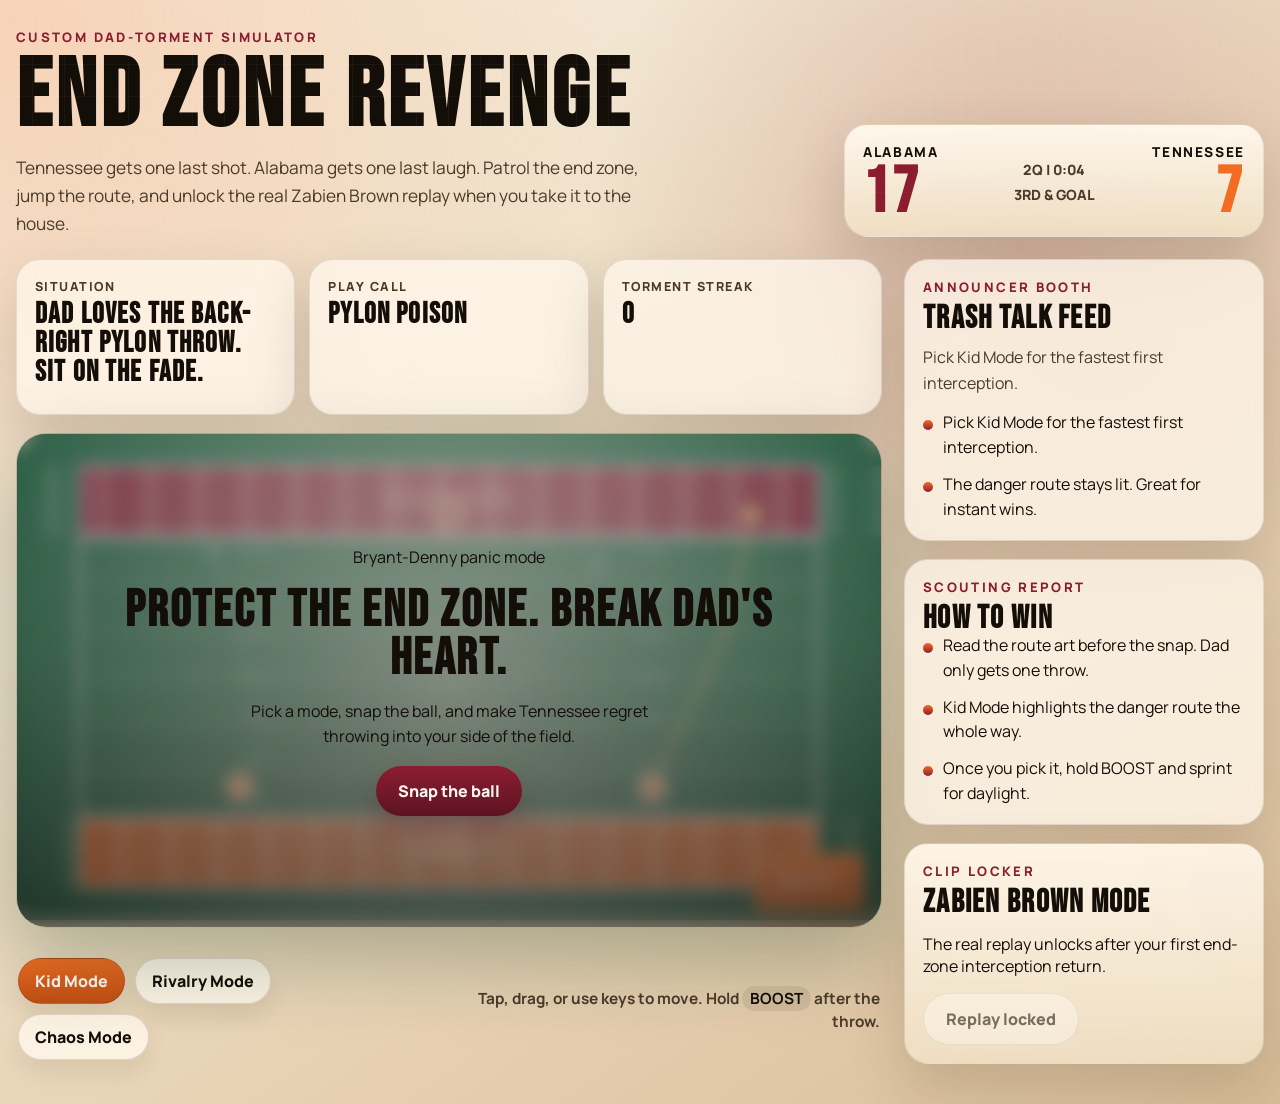
==== index.html @ 8f49654e "Initial End Zone Revenge game" ====
<!DOCTYPE html>
<html lang="en">
<head>
  <meta charset="UTF-8">
  <meta name="viewport" content="width=device-width, initial-scale=1.0, viewport-fit=cover">
  <title>End Zone Revenge</title>
  <meta name="theme-color" content="#8c1d31">
  <meta name="apple-mobile-web-app-capable" content="yes">
  <meta name="apple-mobile-web-app-status-bar-style" content="black-translucent">
  <meta name="apple-mobile-web-app-title" content="End Zone Revenge">
  <meta name="mobile-web-app-capable" content="yes">
  <link rel="manifest" href="./manifest.webmanifest">
  <link rel="icon" href="./icon.svg" type="image/svg+xml">
  <link rel="apple-touch-icon" href="./icons/apple-touch-icon.png">
  <link rel="preconnect" href="https://fonts.googleapis.com">
  <link rel="preconnect" href="https://fonts.gstatic.com" crossorigin>
  <link href="https://fonts.googleapis.com/css2?family=Bebas+Neue&family=Manrope:wght@400;600;700;800&display=swap" rel="stylesheet">
  <link rel="stylesheet" href="./styles.css">
</head>
<body>
  <div class="app-shell">
    <header class="hero">
      <div class="hero-copy">
        <p class="eyebrow">Custom dad-torment simulator</p>
        <h1>End Zone Revenge</h1>
        <p class="lede">
          Tennessee gets one last shot. Alabama gets one last laugh. Patrol the end zone,
          jump the route, and unlock the real Zabien Brown replay when you take it to the house.
        </p>
      </div>

      <section class="scoreboard" aria-label="Scoreboard">
        <div class="score-team score-team--home">
          <span class="team-label">Alabama</span>
          <strong id="alabamaScore">17</strong>
        </div>
        <div class="score-meta">
          <span id="quarterClock">2Q | 0:04</span>
          <span id="downText">3rd &amp; Goal</span>
        </div>
        <div class="score-team score-team--away">
          <span class="team-label">Tennessee</span>
          <strong id="tennesseeScore">7</strong>
        </div>
      </section>
    </header>

    <main class="layout">
      <section class="play-panel">
        <div class="hud">
          <div class="status-block">
            <span class="status-label">Situation</span>
            <strong id="driveText">Final play before halftime</strong>
          </div>
          <div class="status-block">
            <span class="status-label">Play Call</span>
            <strong id="playCall">Choose a mode, then snap it</strong>
          </div>
          <div class="status-block">
            <span class="status-label">Torment Streak</span>
            <strong id="streakValue">0</strong>
          </div>
        </div>

        <div class="field-wrap">
          <canvas
            id="gameCanvas"
            width="960"
            height="540"
            aria-label="A football game where you defend Alabama's end zone and try to intercept Tennessee's pass"
          ></canvas>

          <div class="overlay" id="messageOverlay">
            <p class="overlay-eyebrow" id="messageEyebrow">Bryant-Denny panic mode</p>
            <h2 id="messageTitle">Protect the paint. Break Dad's heart.</h2>
            <p id="messageBody">
              Use your mouse, finger, or arrow keys to move Alabama's defender. Hold BOOST
              after the throw for a burst and sit on the route.
            </p>
            <div class="overlay-actions">
              <button id="startButton" class="primary-button" type="button">Snap the ball</button>
              <button id="replayButton" class="secondary-button" type="button" hidden>Watch the replay</button>
            </div>
          </div>

          <button id="boostButton" class="boost-button" type="button" aria-label="Hold for speed burst">
            BOOST
          </button>
        </div>

        <div class="control-strip">
          <div class="mode-picker" aria-label="Difficulty modes">
            <button class="pill active" type="button" data-difficulty="kid">Kid Mode</button>
            <button class="pill" type="button" data-difficulty="rivalry">Rivalry Mode</button>
            <button class="pill" type="button" data-difficulty="chaos">Chaos Mode</button>
          </div>
          <p class="control-copy">
            Tap, drag, or use keys to move. Hold <span>BOOST</span> after the throw.
          </p>
        </div>
      </section>

      <aside class="side-panel">
        <section class="card">
          <div class="card-head">
            <p class="eyebrow">Announcer Booth</p>
            <h2>Trash Talk Feed</h2>
          </div>
          <p class="commentary-text" id="commentaryText">
            Tennessee has one snap left. Your entire job is to ruin it.
          </p>
          <ul class="feed-list" id="feedList"></ul>
        </section>

        <section class="card">
          <div class="card-head">
            <p class="eyebrow">Scouting Report</p>
            <h2>How To Win</h2>
          </div>
          <ul class="tips-list">
            <li>Read the route art before the snap. Dad only gets one throw.</li>
            <li>Kid Mode highlights the danger route the whole way.</li>
            <li>Once you pick it, hold BOOST and sprint for daylight.</li>
          </ul>
        </section>

        <section class="card locker-card">
          <div class="card-head">
            <p class="eyebrow">Clip Locker</p>
            <h2>Zabien Brown Mode</h2>
          </div>
          <p id="lockerText">
            The real replay unlocks after your first end-zone interception return.
          </p>
          <button id="lockerButton" class="secondary-button" type="button" disabled>Replay locked</button>
        </section>
      </aside>
    </main>
  </div>

  <div class="modal" id="videoModal" hidden>
    <div class="modal-backdrop" data-close-modal></div>
    <div class="modal-card" role="dialog" aria-modal="true" aria-labelledby="modalTitle">
      <button id="closeModalButton" class="close-button" type="button" aria-label="Close replay">Close</button>
      <p class="eyebrow">Unlocked clip</p>
      <h2 id="modalTitle">Watch it again</h2>
      <div class="video-frame">
        <iframe
          id="replayFrame"
          title="Zabien Brown pick-six replay"
          src=""
          allow="accelerometer; autoplay; clipboard-write; encrypted-media; gyroscope; picture-in-picture; web-share"
          allowfullscreen
        ></iframe>
      </div>
      <p class="modal-note">
        Embedded from YouTube for family-use replay mode.
      </p>
    </div>
  </div>

  <script src="./script.js" defer></script>
</body>
</html>
---- styles.css ----
:root {
  --paper: #f4ebda;
  --paper-deep: #e1cfac;
  --ink: #140e08;
  --ink-soft: #4b3a29;
  --crimson: #8c1d31;
  --crimson-deep: #5d1322;
  --orange: #f36c21;
  --orange-deep: #bf4e13;
  --field: #12653f;
  --field-shadow: #08311f;
  --gold: #f4c969;
  --line: rgba(255, 255, 255, 0.66);
  --card: rgba(255, 248, 236, 0.76);
  --card-border: rgba(20, 14, 8, 0.1);
  --shadow: 0 24px 60px rgba(38, 19, 7, 0.16);
}

* {
  box-sizing: border-box;
}

html,
body {
  margin: 0;
  min-height: 100%;
}

body {
  font-family: "Manrope", "Avenir Next", "Segoe UI", sans-serif;
  color: var(--ink);
  background:
    radial-gradient(circle at top left, rgba(243, 108, 33, 0.22), transparent 36%),
    radial-gradient(circle at 80% 20%, rgba(140, 29, 49, 0.18), transparent 32%),
    linear-gradient(145deg, #f8f0e2 0%, #ead7ba 54%, #d9bd98 100%);
}

body::before {
  content: "";
  position: fixed;
  inset: 0;
  pointer-events: none;
  background-image:
    linear-gradient(rgba(255, 255, 255, 0.12) 1px, transparent 1px),
    linear-gradient(90deg, rgba(255, 255, 255, 0.12) 1px, transparent 1px);
  background-size: 32px 32px;
  mask-image: linear-gradient(to bottom, rgba(0, 0, 0, 0.34), transparent 80%);
}

.app-shell {
  width: min(1360px, calc(100vw - 32px));
  margin: 0 auto;
  padding:
    calc(28px + env(safe-area-inset-top))
    0
    calc(40px + env(safe-area-inset-bottom));
}

.hero {
  display: flex;
  gap: 24px;
  align-items: end;
  justify-content: space-between;
  margin-bottom: 22px;
}

.hero-copy {
  max-width: 720px;
}

.eyebrow {
  margin: 0 0 8px;
  font-size: 0.82rem;
  font-weight: 800;
  letter-spacing: 0.18em;
  text-transform: uppercase;
  color: var(--crimson);
}

h1,
h2,
.scoreboard strong,
.overlay h2,
.status-block strong {
  font-family: "Bebas Neue", "Impact", sans-serif;
  letter-spacing: 0.04em;
}

h1 {
  margin: 0;
  font-size: clamp(3.5rem, 9vw, 6rem);
  line-height: 0.92;
}

.lede {
  max-width: 58ch;
  margin: 12px 0 0;
  font-size: 1.08rem;
  line-height: 1.6;
  color: var(--ink-soft);
}

.scoreboard {
  display: grid;
  grid-template-columns: minmax(0, 1fr) auto minmax(0, 1fr);
  gap: 18px;
  min-width: min(100%, 420px);
  padding: 18px 18px 16px;
  border: 1px solid rgba(20, 14, 8, 0.08);
  border-radius: 24px;
  background: linear-gradient(180deg, rgba(255, 249, 239, 0.94), rgba(241, 225, 196, 0.88));
  box-shadow: var(--shadow);
}

.score-team {
  display: grid;
  gap: 4px;
}

.score-team--away {
  justify-items: end;
}

.team-label {
  font-size: 0.85rem;
  font-weight: 800;
  letter-spacing: 0.12em;
  text-transform: uppercase;
}

.score-team strong {
  font-size: 4rem;
  line-height: 0.86;
}

.score-team--home strong {
  color: var(--crimson);
}

.score-team--away strong {
  color: var(--orange);
}

.score-meta {
  display: grid;
  align-content: center;
  justify-items: center;
  gap: 6px;
  padding-inline: 8px;
  text-transform: uppercase;
  font-size: 0.88rem;
  font-weight: 800;
  color: var(--ink-soft);
}

.layout {
  display: grid;
  grid-template-columns: minmax(0, 1.6fr) minmax(300px, 360px);
  gap: 22px;
}

.play-panel,
.side-panel {
  display: grid;
  gap: 18px;
}

.hud {
  display: grid;
  grid-template-columns: repeat(3, minmax(0, 1fr));
  gap: 14px;
}

.status-block,
.card {
  padding: 18px;
  border-radius: 24px;
  border: 1px solid var(--card-border);
  background: var(--card);
  backdrop-filter: blur(18px);
  box-shadow: var(--shadow);
}

.status-label {
  display: block;
  margin-bottom: 6px;
  font-size: 0.78rem;
  font-weight: 800;
  letter-spacing: 0.12em;
  text-transform: uppercase;
  color: var(--ink-soft);
}

.status-block strong {
  font-size: 1.8rem;
  line-height: 1;
}

.field-wrap {
  position: relative;
  overflow: hidden;
  border-radius: 30px;
  border: 1px solid rgba(20, 14, 8, 0.2);
  box-shadow: 0 30px 80px rgba(8, 49, 31, 0.28);
}

#gameCanvas {
  display: block;
  width: 100%;
  height: auto;
  cursor: crosshair;
  touch-action: none;
  user-select: none;
  background:
    linear-gradient(180deg, #0d5a38 0%, #12653f 46%, #0b4b2f 100%);
}

.overlay {
  position: absolute;
  inset: 0;
  z-index: 2;
  display: grid;
  place-items: center;
  align-content: center;
  gap: 16px;
  padding: clamp(28px, 5vw, 44px);
  text-align: center;
  background:
    linear-gradient(180deg, rgba(12, 9, 7, 0.18), rgba(12, 9, 7, 0.52)),
    radial-gradient(circle at center, rgba(255, 248, 236, 0.72), rgba(255, 248, 236, 0.16));
  backdrop-filter: blur(8px);
  transition: opacity 200ms ease, visibility 200ms ease;
}

.overlay.is-hidden {
  opacity: 0;
  visibility: hidden;
  pointer-events: none;
}

.boost-button {
  position: absolute;
  right: 18px;
  bottom: 18px;
  z-index: 1;
  min-width: 108px;
  padding: 15px 20px;
  color: #fff8f1;
  background: linear-gradient(180deg, var(--orange), var(--orange-deep));
  box-shadow: 0 18px 34px rgba(191, 78, 19, 0.32);
  border: 2px solid rgba(255, 248, 241, 0.24);
  letter-spacing: 0.08em;
  touch-action: manipulation;
}

.boost-button.active {
  transform: scale(0.96);
  background: linear-gradient(180deg, #ffd889, #ef972c);
  color: var(--ink);
}

.overlay h2 {
  margin: 0;
  font-size: clamp(2.4rem, 4vw, 4.4rem);
  line-height: 0.94;
}

.overlay p {
  max-width: 42ch;
  margin: 0;
  font-size: 1rem;
  line-height: 1.6;
}

.overlay-actions {
  display: flex;
  flex-wrap: wrap;
  gap: 12px;
  justify-content: center;
}

button {
  border: 0;
  cursor: pointer;
  font: inherit;
}

.primary-button,
.secondary-button,
.pill,
.close-button {
  border-radius: 999px;
  font-weight: 800;
  transition: transform 160ms ease, box-shadow 160ms ease, background 160ms ease, opacity 160ms ease;
}

.primary-button,
.secondary-button {
  padding: 14px 22px;
}

.primary-button {
  color: #fff8f1;
  background: linear-gradient(180deg, var(--crimson), var(--crimson-deep));
  box-shadow: 0 16px 28px rgba(93, 19, 34, 0.26);
}

.secondary-button {
  color: var(--ink);
  background: rgba(255, 249, 238, 0.82);
  border: 1px solid rgba(20, 14, 8, 0.12);
}

.secondary-button[disabled] {
  cursor: not-allowed;
  opacity: 0.55;
}

.primary-button:hover,
.secondary-button:hover:not([disabled]),
.pill:hover,
.close-button:hover {
  transform: translateY(-1px);
}

.control-strip {
  display: flex;
  gap: 16px;
  align-items: center;
  justify-content: space-between;
  padding: 8px 2px 0;
}

.mode-picker {
  display: flex;
  flex-wrap: wrap;
  gap: 10px;
}

.pill {
  padding: 11px 16px;
  color: var(--ink);
  background: rgba(255, 248, 236, 0.82);
  border: 1px solid rgba(20, 14, 8, 0.12);
  box-shadow: 0 12px 24px rgba(20, 14, 8, 0.08);
}

.pill.active {
  color: #fff8f1;
  background: linear-gradient(180deg, var(--orange), var(--orange-deep));
}

.control-copy {
  margin: 0;
  text-align: right;
  font-size: 0.96rem;
  font-weight: 700;
  color: var(--ink-soft);
}

.control-copy span {
  display: inline-flex;
  min-width: 60px;
  justify-content: center;
  padding: 2px 8px;
  border-radius: 999px;
  background: rgba(20, 14, 8, 0.08);
  color: var(--ink);
}

.card-head h2 {
  margin: 0;
  font-size: 2rem;
  line-height: 0.92;
}

.commentary-text {
  margin: 10px 0 14px;
  font-size: 1rem;
  line-height: 1.65;
  color: var(--ink-soft);
}

.feed-list,
.tips-list {
  display: grid;
  gap: 12px;
  margin: 0;
  padding: 0;
  list-style: none;
}

.feed-list li,
.tips-list li {
  position: relative;
  padding-left: 20px;
  line-height: 1.55;
}

.feed-list li::before,
.tips-list li::before {
  content: "";
  position: absolute;
  left: 0;
  top: 0.62em;
  width: 10px;
  height: 10px;
  border-radius: 999px;
  background: linear-gradient(180deg, var(--orange), var(--crimson));
}

.locker-card {
  background:
    linear-gradient(180deg, rgba(255, 247, 233, 0.94), rgba(243, 229, 203, 0.76)),
    radial-gradient(circle at top right, rgba(140, 29, 49, 0.14), transparent 36%);
}

.modal[hidden] {
  display: none;
}

.modal {
  position: fixed;
  inset: 0;
  display: grid;
  place-items: center;
  z-index: 20;
}

.modal-backdrop {
  position: absolute;
  inset: 0;
  background: rgba(7, 5, 4, 0.7);
  backdrop-filter: blur(6px);
}

.modal-card {
  position: relative;
  width: min(960px, calc(100vw - 32px));
  padding: 24px;
  border-radius: 28px;
  border: 1px solid rgba(255, 255, 255, 0.15);
  background: linear-gradient(180deg, rgba(24, 13, 10, 0.96), rgba(46, 23, 15, 0.94));
  color: #fff8ef;
  box-shadow: 0 40px 80px rgba(0, 0, 0, 0.42);
}

.modal-card h2 {
  margin: 0 0 16px;
  font-size: clamp(2.4rem, 4vw, 4rem);
  line-height: 0.92;
}

.video-frame {
  overflow: hidden;
  border-radius: 22px;
  border: 1px solid rgba(255, 255, 255, 0.12);
  aspect-ratio: 16 / 9;
  background: rgba(255, 255, 255, 0.06);
}

.video-frame iframe {
  width: 100%;
  height: 100%;
  border: 0;
}

.modal-note {
  margin: 12px 0 0;
  color: rgba(255, 248, 239, 0.78);
}

.close-button {
  position: absolute;
  top: 18px;
  right: 18px;
  padding: 10px 14px;
  background: rgba(255, 255, 255, 0.08);
  color: #fff8ef;
  border: 1px solid rgba(255, 255, 255, 0.14);
}

@media (max-width: 1080px) {
  .hero,
  .control-strip {
    align-items: start;
    flex-direction: column;
  }

  .layout {
    grid-template-columns: 1fr;
  }

  .control-copy {
    text-align: left;
  }
}

@media (max-width: 760px) {
  .app-shell {
    width: min(100vw - 18px, 100%);
    padding-top: 18px;
  }

  .scoreboard,
  .hud {
    grid-template-columns: 1fr;
  }

  .score-team--away {
    justify-items: start;
  }

  .status-block strong {
    font-size: 1.5rem;
  }

  .overlay h2 {
    font-size: 2.6rem;
  }

  .boost-button {
    right: 12px;
    bottom: 12px;
    min-width: 94px;
    padding: 13px 16px;
  }
}
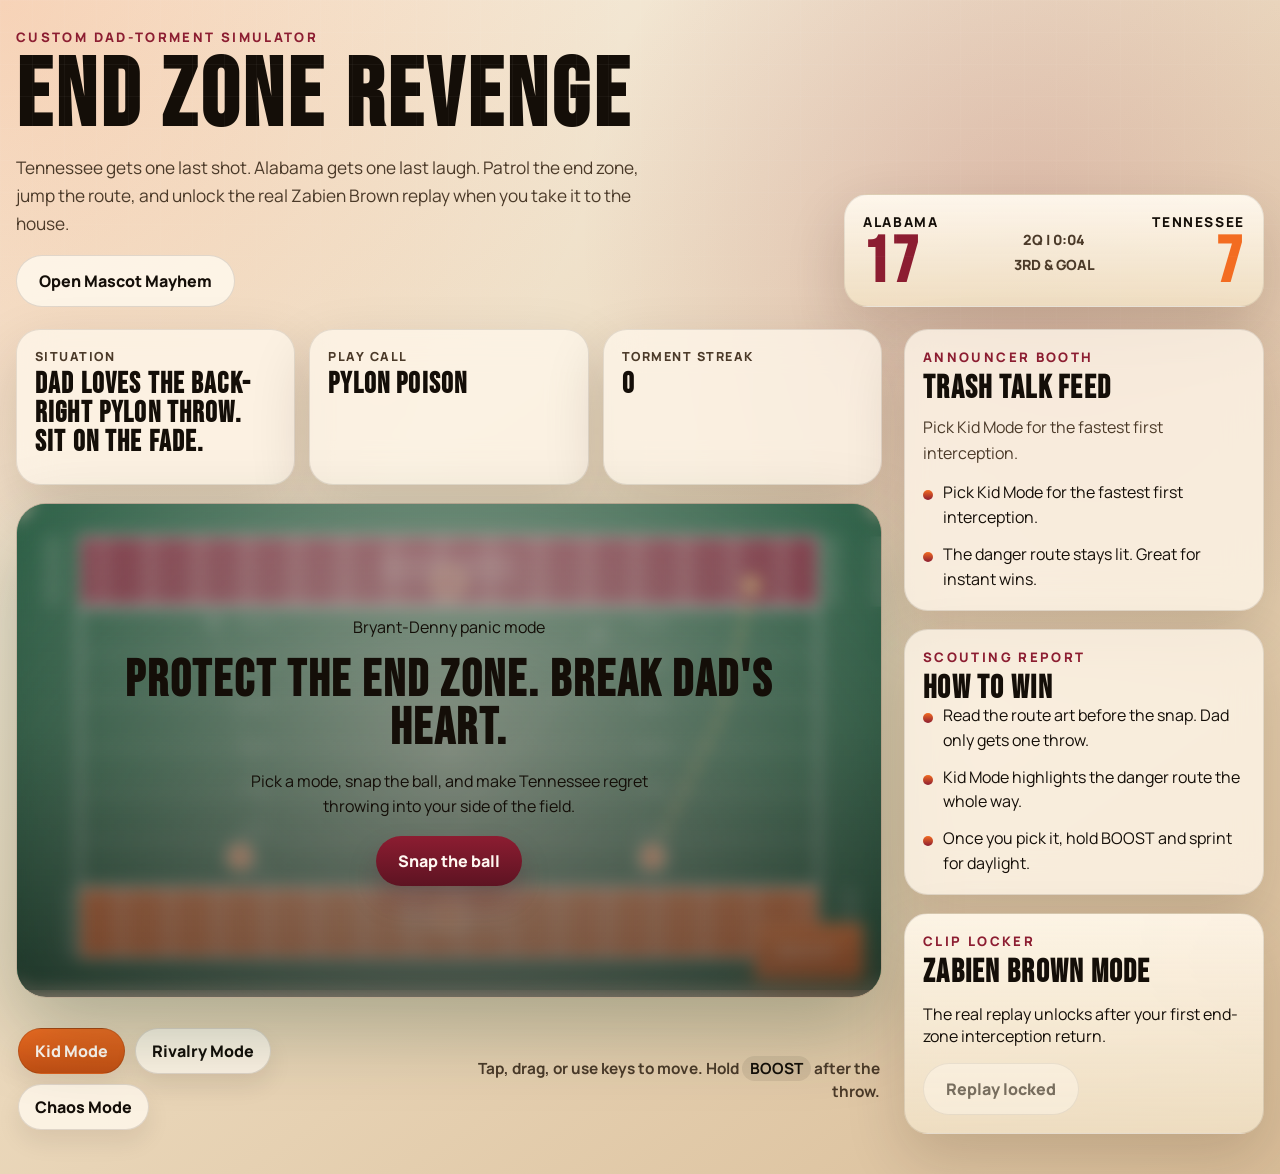
==== commit 8507346b: "Add SEC-inspired mascot fighting game" ====
--- a/index.html
+++ b/index.html
@@ -27,6 +27,9 @@
           Tennessee gets one last shot. Alabama gets one last laugh. Patrol the end zone,
           jump the route, and unlock the real Zabien Brown replay when you take it to the house.
         </p>
+        <div class="hero-actions">
+          <a class="secondary-button button-link" href="./mascot-mayhem.html">Open Mascot Mayhem</a>
+        </div>
       </div>
 
       <section class="scoreboard" aria-label="Scoreboard">
@@ -145,16 +148,14 @@
       <p class="eyebrow">Unlocked clip</p>
       <h2 id="modalTitle">Watch it again</h2>
       <div class="video-frame">
-        <iframe
-          id="replayFrame"
-          title="Zabien Brown pick-six replay"
-          src=""
-          allow="accelerometer; autoplay; clipboard-write; encrypted-media; gyroscope; picture-in-picture; web-share"
-          allowfullscreen
-        ></iframe>
+        <div
+          id="replayPlayer"
+          class="replay-player"
+          aria-label="Zabien Brown pick-six replay"
+        ></div>
       </div>
-      <p class="modal-note">
-        Embedded from YouTube for family-use replay mode.
+      <p class="modal-note" id="replayNote">
+        Replay opens automatically after a pick-six. If Safari blocks sound, tap the video to unmute.
       </p>
     </div>
   </div>
--- a/styles.css
+++ b/styles.css
@@ -68,6 +68,13 @@
   max-width: 720px;
 }
 
+.hero-actions {
+  display: flex;
+  gap: 12px;
+  flex-wrap: wrap;
+  margin-top: 18px;
+}
+
 .eyebrow {
   margin: 0 0 8px;
   font-size: 0.82rem;
@@ -288,14 +295,16 @@
 .primary-button,
 .secondary-button,
 .pill,
-.close-button {
+.close-button,
+.button-link {
   border-radius: 999px;
   font-weight: 800;
   transition: transform 160ms ease, box-shadow 160ms ease, background 160ms ease, opacity 160ms ease;
 }
 
 .primary-button,
-.secondary-button {
+.secondary-button,
+.button-link {
   padding: 14px 22px;
 }
 
@@ -311,6 +320,13 @@
   border: 1px solid rgba(20, 14, 8, 0.12);
 }
 
+.button-link {
+  display: inline-flex;
+  align-items: center;
+  justify-content: center;
+  text-decoration: none;
+}
+
 .secondary-button[disabled] {
   cursor: not-allowed;
   opacity: 0.55;
@@ -318,6 +334,7 @@
 
 .primary-button:hover,
 .secondary-button:hover:not([disabled]),
+.button-link:hover,
 .pill:hover,
 .close-button:hover {
   transform: translateY(-1px);
@@ -459,7 +476,8 @@
   background: rgba(255, 255, 255, 0.06);
 }
 
-.video-frame iframe {
+.video-frame iframe,
+.replay-player {
   width: 100%;
   height: 100%;
   border: 0;
